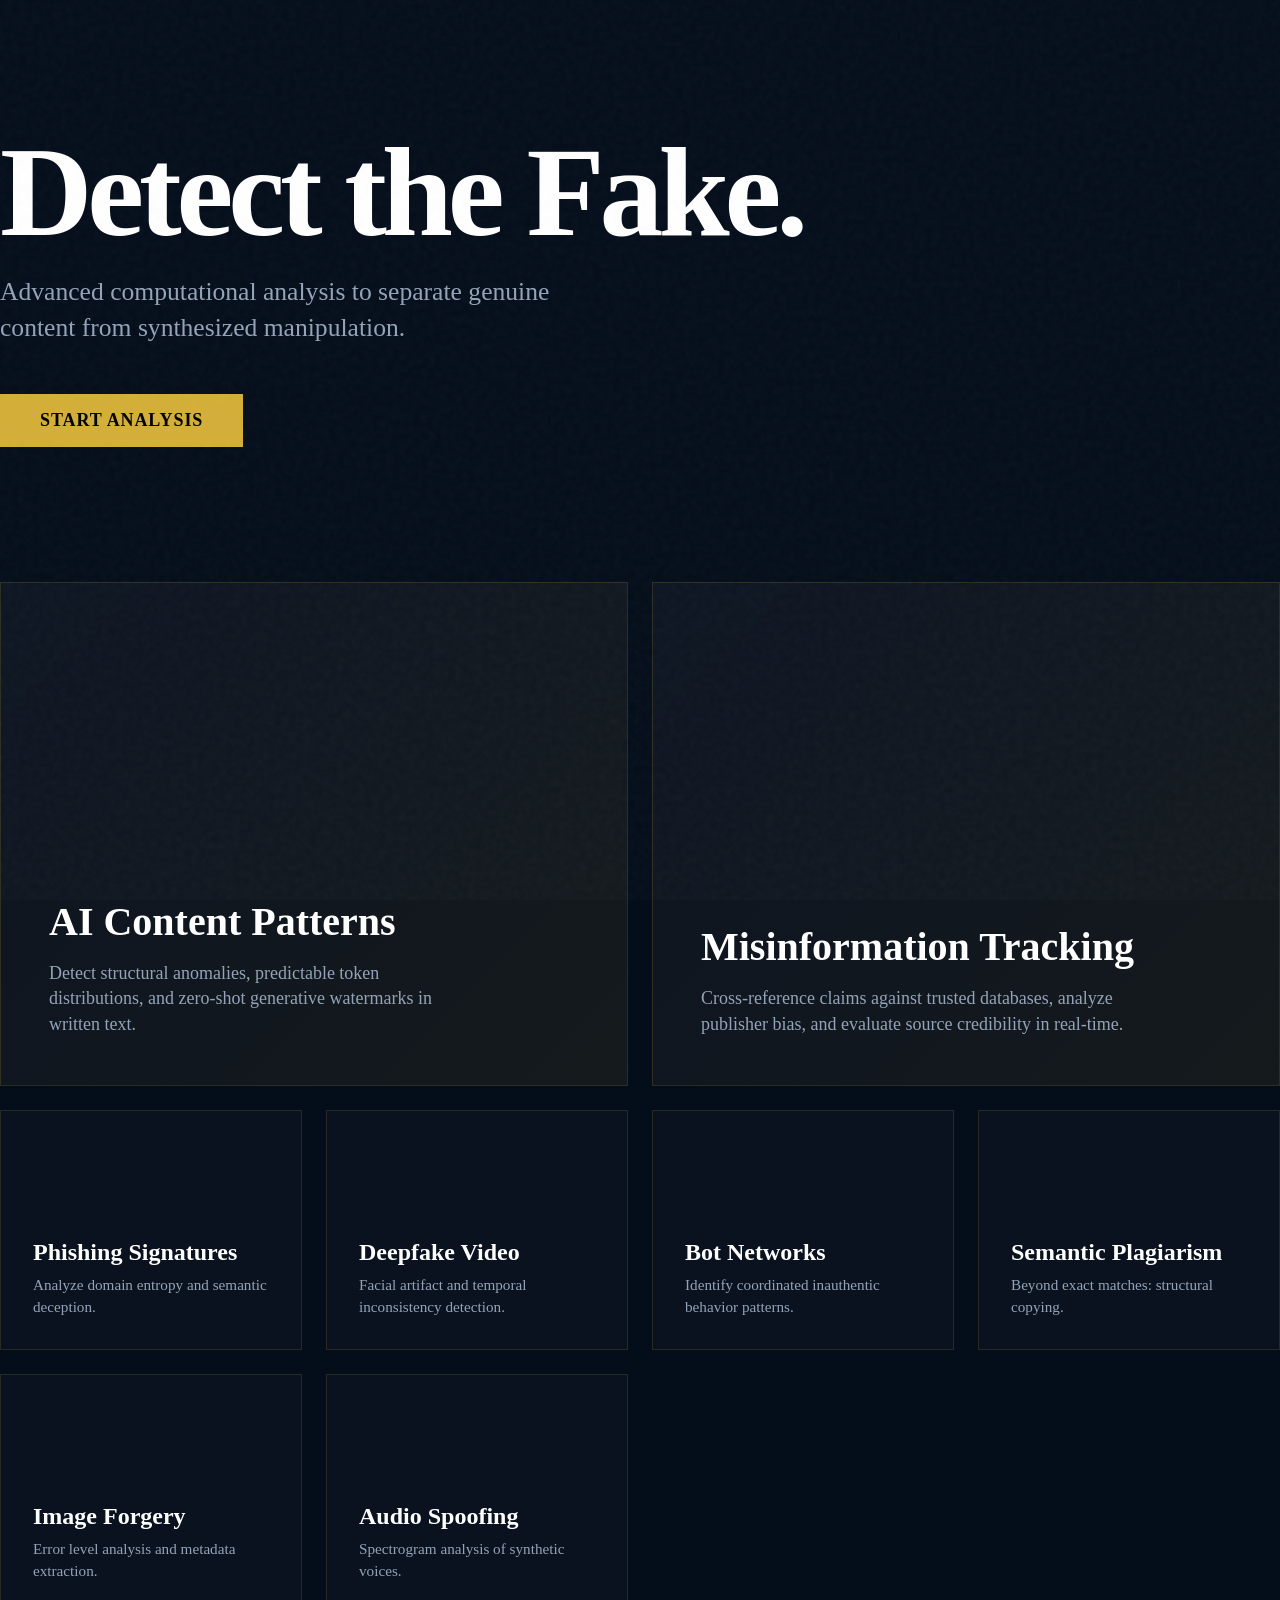
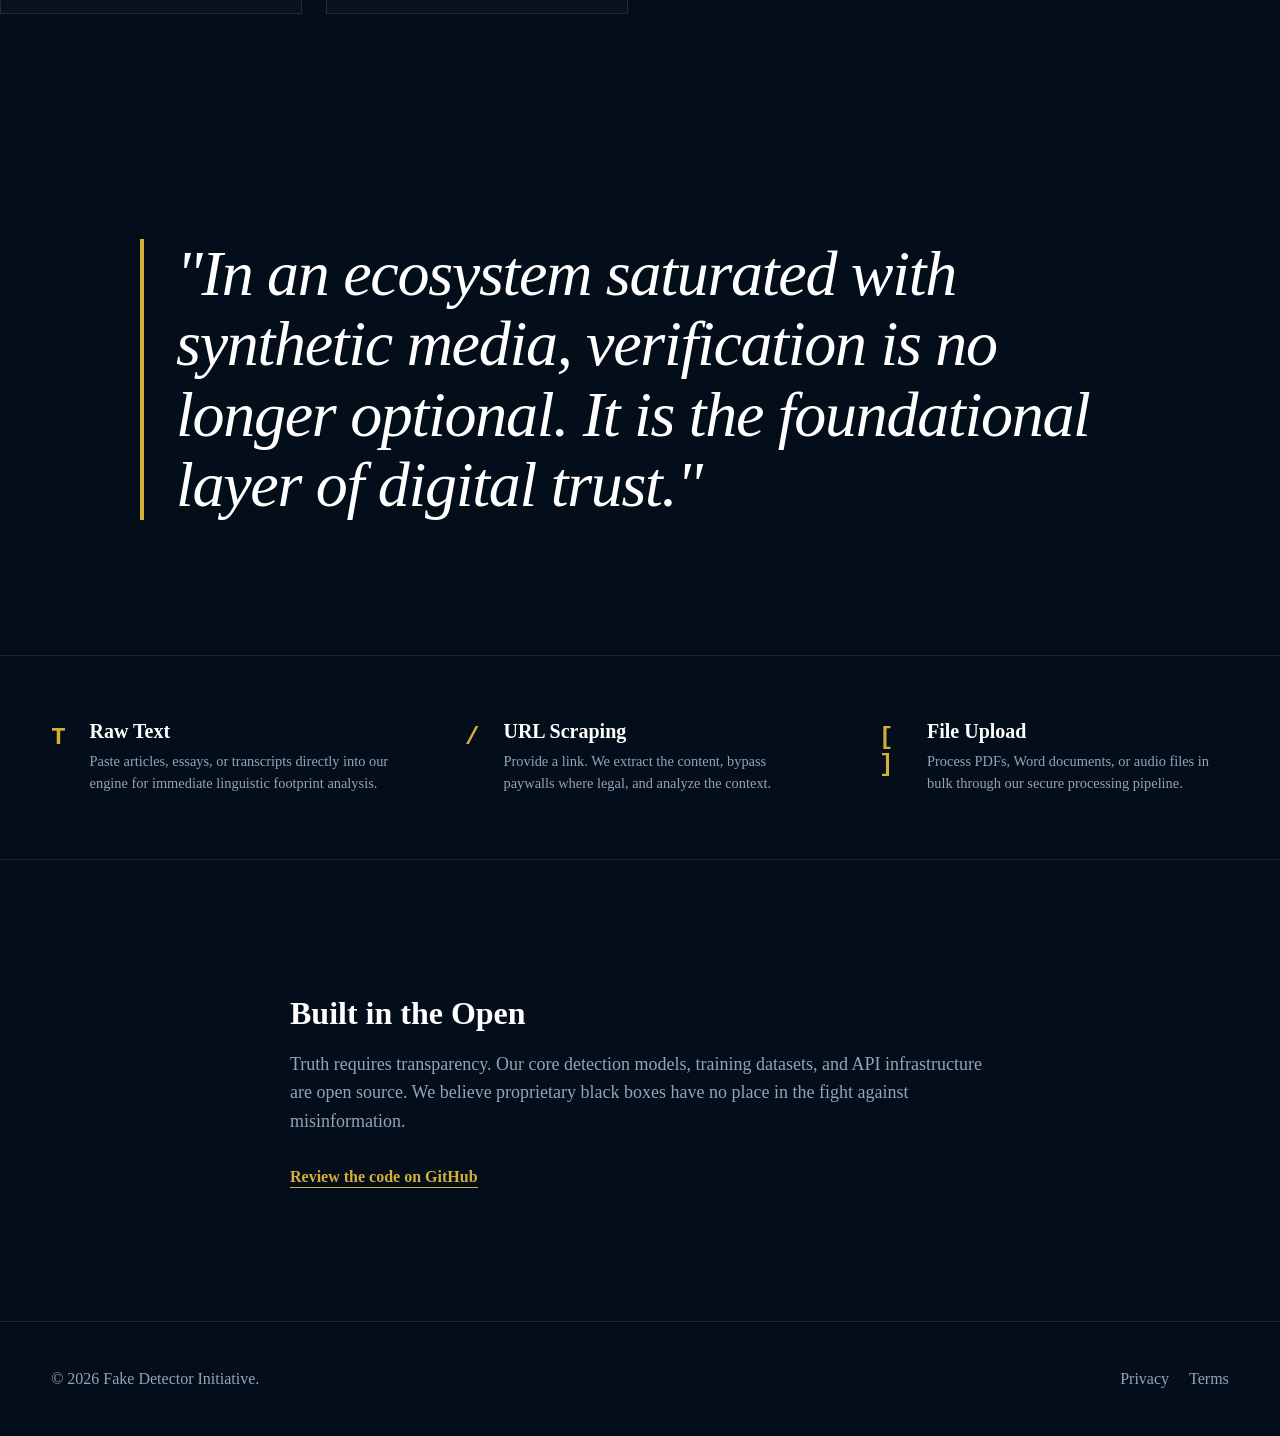
==== frontend/index.html @ 0f21a318 "Initial commit" ====
<!DOCTYPE html>
<html lang="en">
<head>
    <meta charset="UTF-8">
    <meta name="viewport" content="width=device-width, initial-scale=1.0">
    <title>Fake Detector - Truth in the Digital Age</title>
    
    <link rel="stylesheet" href="/static/css/main.css">
    <link rel="stylesheet" href="/static/css/components.css">
    <link rel="stylesheet" href="/static/css/animations.css">
    
    <style>
        /* Homepage-specific editorial overrides and layouts */
        :root {
            /* Ensuring variables fallback gracefully if main.css uses different names */
            --hp-navy: var(--bg-primary, #040d1a);
            --hp-gold: var(--accent-color, #d4af37);
            --hp-text: var(--text-primary, #e2e8f0);
            --hp-muted: var(--text-secondary, #94a3b8);
            --hp-border: rgba(212, 175, 55, 0.15);
        }

        body {
            background-color: var(--hp-navy);
            color: var(--hp-text);
            margin: 0;
            padding: 0;
            overflow-x: hidden;
            position: relative;
        }

        /* Subtle film grain texture for editorial personality */
        body::before {
            content: "";
            position: fixed;
            top: 0; left: 0; width: 100vw; height: 100vh;
            background-image: url('data:image/svg+xml,%3Csvg viewBox="0 0 200 200" xmlns="http://www.w3.org/2000/svg"%3E%3Cfilter id="noiseFilter"%3E%3CfeTurbulence type="fractalNoise" baseFrequency="0.65" numOctaves="3" stitchTiles="stitch"/%3E%3C/filter%3E%3Crect width="100%25" height="100%25" filter="url(%23noiseFilter)" opacity="0.04"/%3E%3C/svg%3E');
            pointer-events: none;
            z-index: 9999;
        }

        /* Editorial Typography */
        .editorial-container {
            max-width: 1400px;
            margin: 0 auto;
            padding: 0 4vw;
        }

        .hero-section {
            padding: 15vh 0 10vh 0;
            display: flex;
            flex-direction: column;
            align-items: flex-start;
        }

        .hero-title {
            font-size: clamp(4rem, 10vw, 9rem);
            font-weight: 900;
            line-height: 0.9;
            letter-spacing: -0.04em;
            margin: 0 0 1.5rem 0;
            color: #ffffff;
        }

        .hero-subtitle {
            font-size: clamp(1.25rem, 2vw, 1.75rem);
            line-height: 1.4;
            color: var(--hp-muted);
            max-width: 600px;
            margin: 0 0 3rem 0;
            font-weight: 400;
        }

        .cta-gold {
            display: inline-block;
            background-color: var(--hp-gold);
            color: #000;
            font-weight: 700;
            font-size: 1.125rem;
            padding: 1rem 2.5rem;
            text-decoration: none;
            transition: all 0.3s ease;
            text-transform: uppercase;
            letter-spacing: 0.05em;
        }
        
        .cta-gold:hover {
            background-color: #fce883;
            transform: translateY(-2px);
        }

        /* Bento Grid */
        .bento-section {
            padding: 5vh 0 15vh 0;
        }

        .bento-grid {
            display: grid;
            grid-template-columns: repeat(4, 1fr);
            grid-auto-rows: 240px;
            gap: 1.5rem;
        }

        .bento-card {
            background: rgba(255, 255, 255, 0.02);
            border: 1px solid var(--hp-border);
            padding: 2rem;
            display: flex;
            flex-direction: column;
            justify-content: flex-end;
            transition: background 0.3s ease;
            text-decoration: none;
            color: inherit;
        }

        .bento-card:hover {
            background: rgba(212, 175, 55, 0.05);
        }

        .bento-card h3 {
            font-size: 1.5rem;
            margin: 0 0 0.5rem 0;
            font-weight: 600;
            color: #fff;
        }

        .bento-card p {
            margin: 0;
            color: var(--hp-muted);
            font-size: 0.95rem;
            line-height: 1.4;
        }

        .bento-large {
            grid-column: span 2;
            grid-row: span 2;
            padding: 3rem;
            background: linear-gradient(135deg, rgba(255,255,255,0.03) 0%, rgba(212,175,55,0.08) 100%);
        }

        .bento-large h3 {
            font-size: 2.5rem;
            margin-bottom: 1rem;
        }

        .bento-large p {
            font-size: 1.125rem;
            max-width: 80%;
        }

        /* Typography Quote Section */
        .quote-section {
            padding: 10vh 0;
            max-width: 1000px;
        }

        .quote-text {
            font-size: clamp(2rem, 5vw, 4rem);
            line-height: 1.1;
            font-style: italic;
            font-weight: 300;
            color: #fff;
            margin: 0;
            padding-left: 2rem;
            border-left: 4px solid var(--hp-gold);
            letter-spacing: -0.02em;
        }

        /* Input Method Strip */
        .input-strip-section {
            border-top: 1px solid var(--hp-border);
            border-bottom: 1px solid var(--hp-border);
            padding: 4rem 0;
            margin: 5vh 0;
        }

        .input-strip {
            display: flex;
            gap: 4rem;
            justify-content: space-between;
        }

        .input-item {
            flex: 1;
            display: flex;
            align-items: flex-start;
            gap: 1.5rem;
        }

        .input-icon {
            color: var(--hp-gold);
            font-size: 1.5rem;
            font-family: monospace;
            font-weight: bold;
            padding-top: 0.25rem;
        }

        .input-item h4 {
            font-size: 1.25rem;
            margin: 0 0 0.5rem 0;
            color: #fff;
        }

        .input-item p {
            margin: 0;
            color: var(--hp-muted);
            font-size: 0.9rem;
            line-height: 1.5;
        }

        /* Open Source Section */
        .os-section {
            padding: 10vh 0 15vh 0;
            max-width: 700px;
        }

        .os-title {
            font-size: 2rem;
            margin: 0 0 1rem 0;
            color: #fff;
        }

        .os-text {
            color: var(--hp-muted);
            font-size: 1.125rem;
            line-height: 1.6;
            margin-bottom: 2rem;
        }

        .os-link {
            color: var(--hp-gold);
            text-decoration: none;
            border-bottom: 1px solid var(--hp-gold);
            padding-bottom: 2px;
            font-weight: 600;
            transition: opacity 0.3s ease;
        }
        
        .os-link:hover {
            opacity: 0.8;
        }

        /* Footer override to ensure it matches the layout */
        footer {
            border-top: 1px solid var(--hp-border);
            padding: 3rem 4vw;
            display: flex;
            justify-content: space-between;
            color: var(--hp-muted);
        }

        /* Responsive */
        @media (max-width: 1024px) {
            .bento-grid {
                grid-template-columns: repeat(2, 1fr);
            }
            .bento-large {
                grid-column: span 2;
                grid-row: span 1;
            }
            .input-strip {
                flex-direction: column;
                gap: 2.5rem;
            }
        }

        @media (max-width: 600px) {
            .bento-grid {
                grid-template-columns: 1fr;
            }
            .bento-large {
                grid-column: span 1;
            }
        }
    </style>
</head>
<body>

    <!-- Navigation Root -->
    <div id="nav-root"></div>

    <!-- Opening Statement -->
    <header class="editorial-container hero-section">
        <h1 class="hero-title">Detect the Fake.</h1>
        <p class="hero-subtitle">Advanced computational analysis to separate genuine content from synthesized manipulation.</p>
        <a href="/analyze" class="cta-gold">Start Analysis</a>
    </header>

    <!-- Bento Grid -->
    <section class="editorial-container bento-section">
        <div class="bento-grid">
            <!-- Large Featured 1 -->
            <a href="/tools/ai-content" class="bento-card bento-large">
                <div>
                    <h3>AI Content Patterns</h3>
                    <p>Detect structural anomalies, predictable token distributions, and zero-shot generative watermarks in written text.</p>
                </div>
            </a>
            
            <!-- Large Featured 2 -->
            <a href="/tools/fake-news" class="bento-card bento-large">
                <div>
                    <h3>Misinformation Tracking</h3>
                    <p>Cross-reference claims against trusted databases, analyze publisher bias, and evaluate source credibility in real-time.</p>
                </div>
            </a>

            <!-- Small Cards -->
            <a href="/tools/phishing" class="bento-card">
                <h3>Phishing Signatures</h3>
                <p>Analyze domain entropy and semantic deception.</p>
            </a>
            <a href="/tools/deepfake" class="bento-card">
                <h3>Deepfake Video</h3>
                <p>Facial artifact and temporal inconsistency detection.</p>
            </a>
            <a href="/tools/bot-network" class="bento-card">
                <h3>Bot Networks</h3>
                <p>Identify coordinated inauthentic behavior patterns.</p>
            </a>
            <a href="/tools/plagiarism" class="bento-card">
                <h3>Semantic Plagiarism</h3>
                <p>Beyond exact matches: structural copying.</p>
            </a>
            <a href="/tools/image-manipulation" class="bento-card">
                <h3>Image Forgery</h3>
                <p>Error level analysis and metadata extraction.</p>
            </a>
            <a href="/tools/audio-spoofing" class="bento-card">
                <h3>Audio Spoofing</h3>
                <p>Spectrogram analysis of synthetic voices.</p>
            </a>
        </div>
    </section>

    <!-- Typography Quote -->
    <section class="editorial-container quote-section">
        <blockquote class="quote-text">
            "In an ecosystem saturated with synthetic media, verification is no longer optional. It is the foundational layer of digital trust."
        </blockquote>
    </section>

    <!-- Input Methods Strip -->
    <div class="input-strip-section">
        <div class="editorial-container input-strip">
            <div class="input-item">
                <div class="input-icon">T</div>
                <div>
                    <h4>Raw Text</h4>
                    <p>Paste articles, essays, or transcripts directly into our engine for immediate linguistic footprint analysis.</p>
                </div>
            </div>
            <div class="input-item">
                <div class="input-icon">/</div>
                <div>
                    <h4>URL Scraping</h4>
                    <p>Provide a link. We extract the content, bypass paywalls where legal, and analyze the context.</p>
                </div>
            </div>
            <div class="input-item">
                <div class="input-icon">[ ]</div>
                <div>
                    <h4>File Upload</h4>
                    <p>Process PDFs, Word documents, or audio files in bulk through our secure processing pipeline.</p>
                </div>
            </div>
        </div>
    </div>

    <!-- Open Source -->
    <section class="editorial-container os-section">
        <h2 class="os-title">Built in the Open</h2>
        <p class="os-text">
            Truth requires transparency. Our core detection models, training datasets, and API infrastructure are open source. We believe proprietary black boxes have no place in the fight against misinformation.
        </p>
        <a href="https://github.com/fake-detector" target="_blank" class="os-link">Review the code on GitHub</a>
    </section>

    <!-- Footer Structure -->
    <footer>
        <div class="footer-left">
            &copy; 2026 Fake Detector Initiative.
        </div>
        <div class="footer-right">
            <a href="/privacy" style="color: inherit; margin-left: 1rem; text-decoration: none;">Privacy</a>
            <a href="/terms" style="color: inherit; margin-left: 1rem; text-decoration: none;">Terms</a>
        </div>
    </footer>

    <!-- Scripts -->
    <script src="/static/js/navigation.js"></script>
</body>
</html>
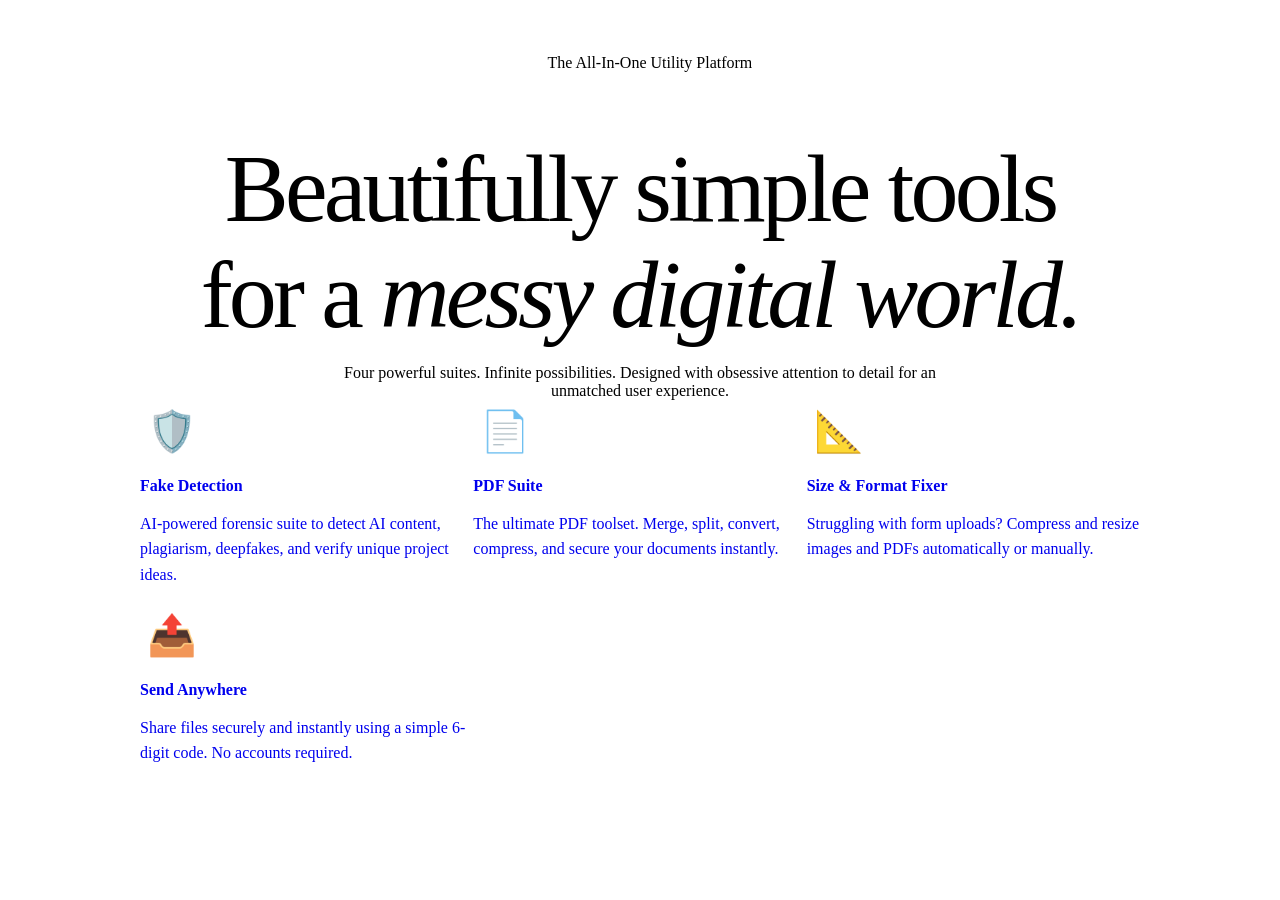
==== commit 22e3fc4b: "Major update: PDF Suite Workspace UI, Transfer Tool, and Backend Fixes" ====
--- a/frontend/index.html
+++ b/frontend/index.html
@@ -1,393 +1,167 @@
 <!DOCTYPE html>
 <html lang="en">
 <head>
-    <meta charset="UTF-8">
-    <meta name="viewport" content="width=device-width, initial-scale=1.0">
-    <title>Fake Detector - Truth in the Digital Age</title>
+  <meta charset="UTF-8">
+  <meta name="viewport" content="width=device-width, initial-scale=1.0">
+  <title>Why It's Messy — The Ultimate Utility Platform</title>
+  <link rel="stylesheet" href="/static/css/main.css?v=3">
+  <style>
+    .hero {
+      min-height: calc(100vh - 80px);
+      display: flex;
+      flex-direction: column;
+      align-items: center;
+      justify-content: center;
+      text-align: center;
+      position: relative;
+    }
+    .hero-title {
+      font-size: clamp(3rem, 8vw, 6rem);
+      font-weight: 500;
+      letter-spacing: -0.04em;
+      margin-bottom: var(--space-md);
+      line-height: 1.1;
+      max-width: 900px;
+    }
+    .hero-title em {
+      font-family: var(--font-display);
+      color: var(--accent);
+      font-style: italic;
+    }
+    .hero-subtitle {
+      font-size: var(--text-lg);
+      color: var(--ink-secondary);
+      max-width: 600px;
+      margin-bottom: var(--space-2xl);
+    }
     
-    <link rel="stylesheet" href="/static/css/main.css">
-    <link rel="stylesheet" href="/static/css/components.css">
-    <link rel="stylesheet" href="/static/css/animations.css">
+    .home-grid {
+      display: grid;
+      grid-template-columns: repeat(auto-fit, minmax(280px, 1fr));
+      gap: var(--space-lg);
+      width: 100%;
+      max-width: 1000px;
+      margin: 0 auto;
+    }
     
-    <style>
-        /* Homepage-specific editorial overrides and layouts */
-        :root {
-            /* Ensuring variables fallback gracefully if main.css uses different names */
-            --hp-navy: var(--bg-primary, #040d1a);
-            --hp-gold: var(--accent-color, #d4af37);
-            --hp-text: var(--text-primary, #e2e8f0);
-            --hp-muted: var(--text-secondary, #94a3b8);
-            --hp-border: rgba(212, 175, 55, 0.15);
-        }
-
-        body {
-            background-color: var(--hp-navy);
-            color: var(--hp-text);
-            margin: 0;
-            padding: 0;
-            overflow-x: hidden;
-            position: relative;
-        }
-
-        /* Subtle film grain texture for editorial personality */
-        body::before {
-            content: "";
-            position: fixed;
-            top: 0; left: 0; width: 100vw; height: 100vh;
-            background-image: url('data:image/svg+xml,%3Csvg viewBox="0 0 200 200" xmlns="http://www.w3.org/2000/svg"%3E%3Cfilter id="noiseFilter"%3E%3CfeTurbulence type="fractalNoise" baseFrequency="0.65" numOctaves="3" stitchTiles="stitch"/%3E%3C/filter%3E%3Crect width="100%25" height="100%25" filter="url(%23noiseFilter)" opacity="0.04"/%3E%3C/svg%3E');
-            pointer-events: none;
-            z-index: 9999;
-        }
-
-        /* Editorial Typography */
-        .editorial-container {
-            max-width: 1400px;
-            margin: 0 auto;
-            padding: 0 4vw;
-        }
-
-        .hero-section {
-            padding: 15vh 0 10vh 0;
-            display: flex;
-            flex-direction: column;
-            align-items: flex-start;
-        }
-
-        .hero-title {
-            font-size: clamp(4rem, 10vw, 9rem);
-            font-weight: 900;
-            line-height: 0.9;
-            letter-spacing: -0.04em;
-            margin: 0 0 1.5rem 0;
-            color: #ffffff;
-        }
-
-        .hero-subtitle {
-            font-size: clamp(1.25rem, 2vw, 1.75rem);
-            line-height: 1.4;
-            color: var(--hp-muted);
-            max-width: 600px;
-            margin: 0 0 3rem 0;
-            font-weight: 400;
-        }
-
-        .cta-gold {
-            display: inline-block;
-            background-color: var(--hp-gold);
-            color: #000;
-            font-weight: 700;
-            font-size: 1.125rem;
-            padding: 1rem 2.5rem;
-            text-decoration: none;
-            transition: all 0.3s ease;
-            text-transform: uppercase;
-            letter-spacing: 0.05em;
-        }
-        
-        .cta-gold:hover {
-            background-color: #fce883;
-            transform: translateY(-2px);
-        }
-
-        /* Bento Grid */
-        .bento-section {
-            padding: 5vh 0 15vh 0;
-        }
-
-        .bento-grid {
-            display: grid;
-            grid-template-columns: repeat(4, 1fr);
-            grid-auto-rows: 240px;
-            gap: 1.5rem;
-        }
-
-        .bento-card {
-            background: rgba(255, 255, 255, 0.02);
-            border: 1px solid var(--hp-border);
-            padding: 2rem;
-            display: flex;
-            flex-direction: column;
-            justify-content: flex-end;
-            transition: background 0.3s ease;
-            text-decoration: none;
-            color: inherit;
-        }
-
-        .bento-card:hover {
-            background: rgba(212, 175, 55, 0.05);
-        }
-
-        .bento-card h3 {
-            font-size: 1.5rem;
-            margin: 0 0 0.5rem 0;
-            font-weight: 600;
-            color: #fff;
-        }
-
-        .bento-card p {
-            margin: 0;
-            color: var(--hp-muted);
-            font-size: 0.95rem;
-            line-height: 1.4;
-        }
-
-        .bento-large {
-            grid-column: span 2;
-            grid-row: span 2;
-            padding: 3rem;
-            background: linear-gradient(135deg, rgba(255,255,255,0.03) 0%, rgba(212,175,55,0.08) 100%);
-        }
-
-        .bento-large h3 {
-            font-size: 2.5rem;
-            margin-bottom: 1rem;
-        }
-
-        .bento-large p {
-            font-size: 1.125rem;
-            max-width: 80%;
-        }
-
-        /* Typography Quote Section */
-        .quote-section {
-            padding: 10vh 0;
-            max-width: 1000px;
-        }
-
-        .quote-text {
-            font-size: clamp(2rem, 5vw, 4rem);
-            line-height: 1.1;
-            font-style: italic;
-            font-weight: 300;
-            color: #fff;
-            margin: 0;
-            padding-left: 2rem;
-            border-left: 4px solid var(--hp-gold);
-            letter-spacing: -0.02em;
-        }
-
-        /* Input Method Strip */
-        .input-strip-section {
-            border-top: 1px solid var(--hp-border);
-            border-bottom: 1px solid var(--hp-border);
-            padding: 4rem 0;
-            margin: 5vh 0;
-        }
-
-        .input-strip {
-            display: flex;
-            gap: 4rem;
-            justify-content: space-between;
-        }
-
-        .input-item {
-            flex: 1;
-            display: flex;
-            align-items: flex-start;
-            gap: 1.5rem;
-        }
-
-        .input-icon {
-            color: var(--hp-gold);
-            font-size: 1.5rem;
-            font-family: monospace;
-            font-weight: bold;
-            padding-top: 0.25rem;
-        }
-
-        .input-item h4 {
-            font-size: 1.25rem;
-            margin: 0 0 0.5rem 0;
-            color: #fff;
-        }
-
-        .input-item p {
-            margin: 0;
-            color: var(--hp-muted);
-            font-size: 0.9rem;
-            line-height: 1.5;
-        }
-
-        /* Open Source Section */
-        .os-section {
-            padding: 10vh 0 15vh 0;
-            max-width: 700px;
-        }
-
-        .os-title {
-            font-size: 2rem;
-            margin: 0 0 1rem 0;
-            color: #fff;
-        }
-
-        .os-text {
-            color: var(--hp-muted);
-            font-size: 1.125rem;
-            line-height: 1.6;
-            margin-bottom: 2rem;
-        }
-
-        .os-link {
-            color: var(--hp-gold);
-            text-decoration: none;
-            border-bottom: 1px solid var(--hp-gold);
-            padding-bottom: 2px;
-            font-weight: 600;
-            transition: opacity 0.3s ease;
-        }
-        
-        .os-link:hover {
-            opacity: 0.8;
-        }
-
-        /* Footer override to ensure it matches the layout */
-        footer {
-            border-top: 1px solid var(--hp-border);
-            padding: 3rem 4vw;
-            display: flex;
-            justify-content: space-between;
-            color: var(--hp-muted);
-        }
-
-        /* Responsive */
-        @media (max-width: 1024px) {
-            .bento-grid {
-                grid-template-columns: repeat(2, 1fr);
-            }
-            .bento-large {
-                grid-column: span 2;
-                grid-row: span 1;
-            }
-            .input-strip {
-                flex-direction: column;
-                gap: 2.5rem;
-            }
-        }
-
-        @media (max-width: 600px) {
-            .bento-grid {
-                grid-template-columns: 1fr;
-            }
-            .bento-large {
-                grid-column: span 1;
-            }
-        }
-    </style>
+    .home-tool-card {
+      background: var(--surface);
+      border: 1px solid var(--border);
+      border-radius: var(--radius-xl);
+      padding: var(--space-2xl);
+      text-align: left;
+      text-decoration: none;
+      transition: all 0.3s ease;
+      display: flex;
+      flex-direction: column;
+      gap: var(--space-md);
+      position: relative;
+      overflow: hidden;
+    }
+    
+    .home-tool-card:hover {
+      transform: translateY(-5px);
+      box-shadow: var(--shadow-xl);
+      background: var(--surface-hover);
+    }
+    
+    .home-tool-card::before {
+      content: '';
+      position: absolute;
+      top: 0;
+      left: 0;
+      right: 0;
+      height: 4px;
+      transition: height 0.3s ease;
+    }
+    
+    .home-tool-card:hover::before {
+      height: 8px;
+    }
+    
+    .htc-detect::before { background: var(--detect-color); }
+    .htc-pdf::before { background: var(--pdf-color); }
+    .htc-size::before { background: var(--size-color); }
+    .htc-transfer::before { background: var(--transfer-color); }
+    
+    .htc-icon {
+      font-size: 2.5rem;
+      width: 64px;
+      height: 64px;
+      display: flex;
+      align-items: center;
+      justify-content: center;
+      border-radius: var(--radius-lg);
+    }
+    
+    .htc-detect .htc-icon { background: var(--detect-bg); color: var(--detect-color); }
+    .htc-pdf .htc-icon { background: var(--pdf-bg); color: var(--pdf-color); }
+    .htc-size .htc-icon { background: var(--size-bg); color: var(--size-color); }
+    .htc-transfer .htc-icon { background: var(--transfer-bg); color: var(--transfer-color); }
+    
+    .htc-title {
+      font-family: var(--font-display);
+      font-size: var(--text-2xl);
+      color: var(--ink);
+      margin-bottom: var(--space-2xs);
+    }
+    
+    .htc-desc {
+      font-size: var(--text-sm);
+      color: var(--ink-secondary);
+      line-height: 1.6;
+    }
+  </style>
 </head>
 <body>
+  <div id="nav-container"></div>
 
-    <!-- Navigation Root -->
-    <div id="nav-root"></div>
+  <main class="container">
+    <div class="hero">
+      <div class="badge" style="margin-bottom: var(--space-lg); border: 1px solid var(--border); background: var(--surface);">
+        <span class="logo-dot" style="width:8px;height:8px;background:var(--accent);border-radius:50%;display:inline-block;margin-right:8px;"></span>
+        The All-In-One Utility Platform
+      </div>
+      <h1 class="hero-title">Beautifully simple tools for a <em>messy digital world.</em></h1>
+      <p class="hero-subtitle">Four powerful suites. Infinite possibilities. Designed with obsessive attention to detail for an unmatched user experience.</p>
+      
+      <div class="home-grid">
+        <a href="/detect" class="home-tool-card htc-detect">
+          <div class="htc-icon">🛡️</div>
+          <div>
+            <h2 class="htc-title">Fake Detection</h2>
+            <p class="htc-desc">AI-powered forensic suite to detect AI content, plagiarism, deepfakes, and verify unique project ideas.</p>
+          </div>
+        </a>
+        
+        <a href="/pdf-tools" class="home-tool-card htc-pdf">
+          <div class="htc-icon">📄</div>
+          <div>
+            <h2 class="htc-title">PDF Suite</h2>
+            <p class="htc-desc">The ultimate PDF toolset. Merge, split, convert, compress, and secure your documents instantly.</p>
+          </div>
+        </a>
+        
+        <a href="/size-tools" class="home-tool-card htc-size">
+          <div class="htc-icon">📐</div>
+          <div>
+            <h2 class="htc-title">Size & Format Fixer</h2>
+            <p class="htc-desc">Struggling with form uploads? Compress and resize images and PDFs automatically or manually.</p>
+          </div>
+        </a>
+        
+        <a href="/transfer" class="home-tool-card htc-transfer">
+          <div class="htc-icon">📤</div>
+          <div>
+            <h2 class="htc-title">Send Anywhere</h2>
+            <p class="htc-desc">Share files securely and instantly using a simple 6-digit code. No accounts required.</p>
+          </div>
+        </a>
+      </div>
+    </div>
+  </main>
 
-    <!-- Opening Statement -->
-    <header class="editorial-container hero-section">
-        <h1 class="hero-title">Detect the Fake.</h1>
-        <p class="hero-subtitle">Advanced computational analysis to separate genuine content from synthesized manipulation.</p>
-        <a href="/analyze" class="cta-gold">Start Analysis</a>
-    </header>
-
-    <!-- Bento Grid -->
-    <section class="editorial-container bento-section">
-        <div class="bento-grid">
-            <!-- Large Featured 1 -->
-            <a href="/tools/ai-content" class="bento-card bento-large">
-                <div>
-                    <h3>AI Content Patterns</h3>
-                    <p>Detect structural anomalies, predictable token distributions, and zero-shot generative watermarks in written text.</p>
-                </div>
-            </a>
-            
-            <!-- Large Featured 2 -->
-            <a href="/tools/fake-news" class="bento-card bento-large">
-                <div>
-                    <h3>Misinformation Tracking</h3>
-                    <p>Cross-reference claims against trusted databases, analyze publisher bias, and evaluate source credibility in real-time.</p>
-                </div>
-            </a>
-
-            <!-- Small Cards -->
-            <a href="/tools/phishing" class="bento-card">
-                <h3>Phishing Signatures</h3>
-                <p>Analyze domain entropy and semantic deception.</p>
-            </a>
-            <a href="/tools/deepfake" class="bento-card">
-                <h3>Deepfake Video</h3>
-                <p>Facial artifact and temporal inconsistency detection.</p>
-            </a>
-            <a href="/tools/bot-network" class="bento-card">
-                <h3>Bot Networks</h3>
-                <p>Identify coordinated inauthentic behavior patterns.</p>
-            </a>
-            <a href="/tools/plagiarism" class="bento-card">
-                <h3>Semantic Plagiarism</h3>
-                <p>Beyond exact matches: structural copying.</p>
-            </a>
-            <a href="/tools/image-manipulation" class="bento-card">
-                <h3>Image Forgery</h3>
-                <p>Error level analysis and metadata extraction.</p>
-            </a>
-            <a href="/tools/audio-spoofing" class="bento-card">
-                <h3>Audio Spoofing</h3>
-                <p>Spectrogram analysis of synthetic voices.</p>
-            </a>
-        </div>
-    </section>
-
-    <!-- Typography Quote -->
-    <section class="editorial-container quote-section">
-        <blockquote class="quote-text">
-            "In an ecosystem saturated with synthetic media, verification is no longer optional. It is the foundational layer of digital trust."
-        </blockquote>
-    </section>
-
-    <!-- Input Methods Strip -->
-    <div class="input-strip-section">
-        <div class="editorial-container input-strip">
-            <div class="input-item">
-                <div class="input-icon">T</div>
-                <div>
-                    <h4>Raw Text</h4>
-                    <p>Paste articles, essays, or transcripts directly into our engine for immediate linguistic footprint analysis.</p>
-                </div>
-            </div>
-            <div class="input-item">
-                <div class="input-icon">/</div>
-                <div>
-                    <h4>URL Scraping</h4>
-                    <p>Provide a link. We extract the content, bypass paywalls where legal, and analyze the context.</p>
-                </div>
-            </div>
-            <div class="input-item">
-                <div class="input-icon">[ ]</div>
-                <div>
-                    <h4>File Upload</h4>
-                    <p>Process PDFs, Word documents, or audio files in bulk through our secure processing pipeline.</p>
-                </div>
-            </div>
-        </div>
-    </div>
-
-    <!-- Open Source -->
-    <section class="editorial-container os-section">
-        <h2 class="os-title">Built in the Open</h2>
-        <p class="os-text">
-            Truth requires transparency. Our core detection models, training datasets, and API infrastructure are open source. We believe proprietary black boxes have no place in the fight against misinformation.
-        </p>
-        <a href="https://github.com/fake-detector" target="_blank" class="os-link">Review the code on GitHub</a>
-    </section>
-
-    <!-- Footer Structure -->
-    <footer>
-        <div class="footer-left">
-            &copy; 2026 Fake Detector Initiative.
-        </div>
-        <div class="footer-right">
-            <a href="/privacy" style="color: inherit; margin-left: 1rem; text-decoration: none;">Privacy</a>
-            <a href="/terms" style="color: inherit; margin-left: 1rem; text-decoration: none;">Terms</a>
-        </div>
-    </footer>
-
-    <!-- Scripts -->
-    <script src="/static/js/navigation.js"></script>
+  <div id="toast" class="toast"></div>
+  <script src="/static/js/navigation.js?v=3"></script>
 </body>
 </html>
